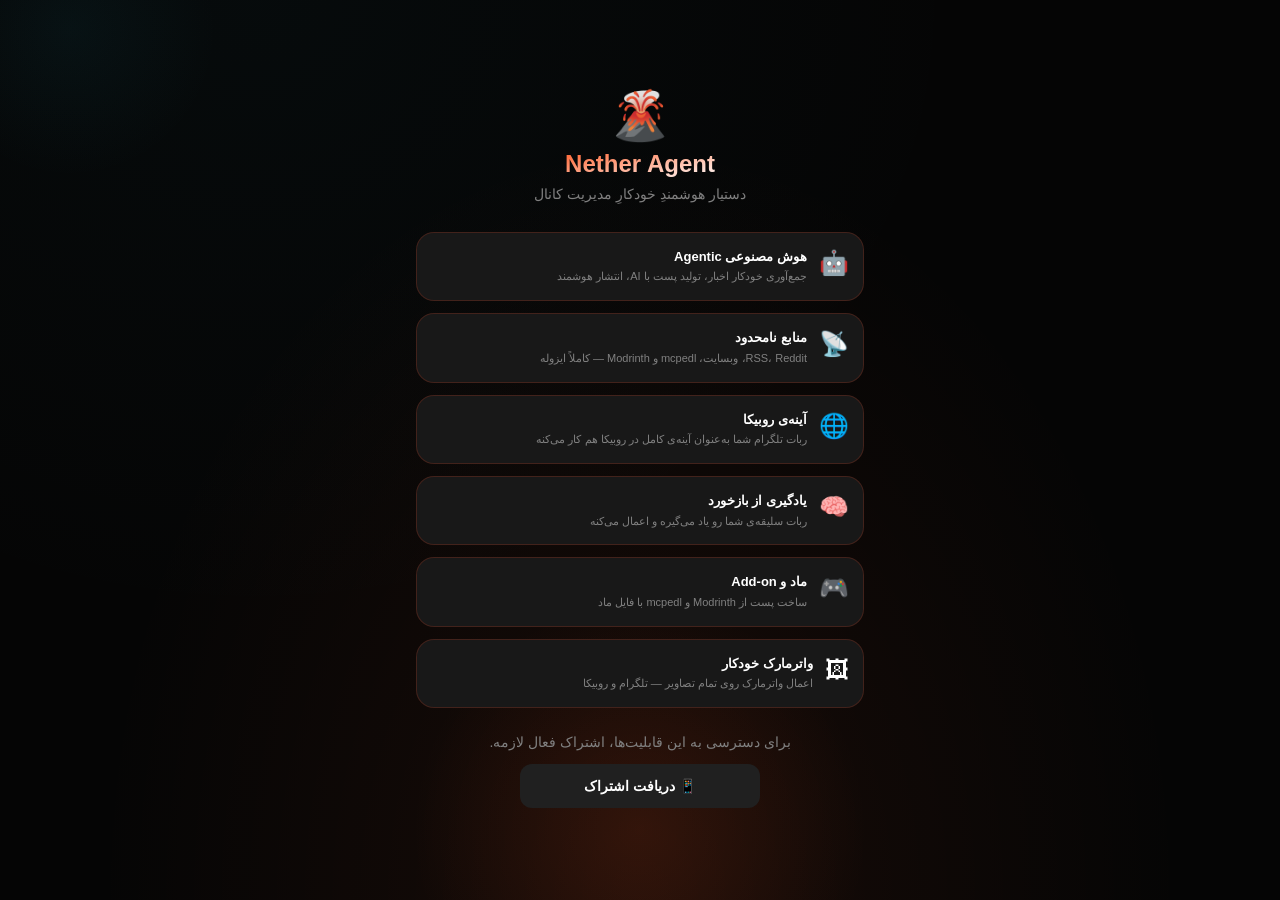
==== index.html @ de32d193 "Add files via upload" ====
<!DOCTYPE html>
<html lang="fa" dir="rtl">
<head>
  <meta charset="UTF-8" />
  <meta name="viewport" content="width=device-width,initial-scale=1.0,maximum-scale=1.0,user-scalable=no" />
  <title>Nether Agent</title>
  <script src="https://telegram.org/js/telegram-web-app.js"></script>
  <link rel="preconnect" href="https://fonts.googleapis.com" />
  <link rel="preconnect" href="https://fonts.gstatic.com" crossorigin />
  <link href="https://fonts.googleapis.com/css2?family=Share+Tech+Mono&family=Cinzel:wght@600;700&display=swap" rel="stylesheet" />
  <script>
    // GitHub Pages SPA redirect receiver
    // If 404.html redirected us here with a hash like #/sources, convert it back to a real path
    (function() {
      var l = window.location;
      if (l.hash && l.hash.startsWith('#/')) {
        var hashPath = l.hash.substring(1); // Remove the #
        var search = '';
        var queryIndex = hashPath.indexOf('?');
        if (queryIndex !== -1) {
          search = hashPath.substring(queryIndex);
          hashPath = hashPath.substring(0, queryIndex);
        }
        // Replace current URL: keep pathname, remove hash, use the path from hash
        var newPath = l.pathname.replace(/\/$/, '') + hashPath;
        l.replace(newPath + search);
      }
    })();
  </script>
  <script type="module" crossorigin src="/assets/index-DOTqnpNT.js"></script>
  <link rel="modulepreload" crossorigin href="/assets/react-vendor-34mWvzJ0.js">
  <link rel="stylesheet" crossorigin href="/assets/index-DCWhOrYH.css">
</head>
<body><div id="root"></div></body>
</html>
---- assets/index-DCWhOrYH.css ----
.pixel-card{position:relative;overflow:hidden;border-radius:18px;isolation:isolate;border:1px solid rgba(255,80,40,.18)}.pixel-card:before{content:"";position:absolute;top:0;right:0;bottom:0;left:0;background:radial-gradient(circle,#080808,transparent 85%);opacity:.8}.pixel-canvas{position:absolute;top:0;right:0;bottom:0;left:0;z-index:1}*,:before,:after{--tw-border-spacing-x: 0;--tw-border-spacing-y: 0;--tw-translate-x: 0;--tw-translate-y: 0;--tw-rotate: 0;--tw-skew-x: 0;--tw-skew-y: 0;--tw-scale-x: 1;--tw-scale-y: 1;--tw-pan-x: ;--tw-pan-y: ;--tw-pinch-zoom: ;--tw-scroll-snap-strictness: proximity;--tw-gradient-from-position: ;--tw-gradient-via-position: ;--tw-gradient-to-position: ;--tw-ordinal: ;--tw-slashed-zero: ;--tw-numeric-figure: ;--tw-numeric-spacing: ;--tw-numeric-fraction: ;--tw-ring-inset: ;--tw-ring-offset-width: 0px;--tw-ring-offset-color: #fff;--tw-ring-color: rgb(59 130 246 / .5);--tw-ring-offset-shadow: 0 0 #0000;--tw-ring-shadow: 0 0 #0000;--tw-shadow: 0 0 #0000;--tw-shadow-colored: 0 0 #0000;--tw-blur: ;--tw-brightness: ;--tw-contrast: ;--tw-grayscale: ;--tw-hue-rotate: ;--tw-invert: ;--tw-saturate: ;--tw-sepia: ;--tw-drop-shadow: ;--tw-backdrop-blur: ;--tw-backdrop-brightness: ;--tw-backdrop-contrast: ;--tw-backdrop-grayscale: ;--tw-backdrop-hue-rotate: ;--tw-backdrop-invert: ;--tw-backdrop-opacity: ;--tw-backdrop-saturate: ;--tw-backdrop-sepia: ;--tw-contain-size: ;--tw-contain-layout: ;--tw-contain-paint: ;--tw-contain-style: }::backdrop{--tw-border-spacing-x: 0;--tw-border-spacing-y: 0;--tw-translate-x: 0;--tw-translate-y: 0;--tw-rotate: 0;--tw-skew-x: 0;--tw-skew-y: 0;--tw-scale-x: 1;--tw-scale-y: 1;--tw-pan-x: ;--tw-pan-y: ;--tw-pinch-zoom: ;--tw-scroll-snap-strictness: proximity;--tw-gradient-from-position: ;--tw-gradient-via-position: ;--tw-gradient-to-position: ;--tw-ordinal: ;--tw-slashed-zero: ;--tw-numeric-figure: ;--tw-numeric-spacing: ;--tw-numeric-fraction: ;--tw-ring-inset: ;--tw-ring-offset-width: 0px;--tw-ring-offset-color: #fff;--tw-ring-color: rgb(59 130 246 / .5);--tw-ring-offset-shadow: 0 0 #0000;--tw-ring-shadow: 0 0 #0000;--tw-shadow: 0 0 #0000;--tw-shadow-colored: 0 0 #0000;--tw-blur: ;--tw-brightness: ;--tw-contrast: ;--tw-grayscale: ;--tw-hue-rotate: ;--tw-invert: ;--tw-saturate: ;--tw-sepia: ;--tw-drop-shadow: ;--tw-backdrop-blur: ;--tw-backdrop-brightness: ;--tw-backdrop-contrast: ;--tw-backdrop-grayscale: ;--tw-backdrop-hue-rotate: ;--tw-backdrop-invert: ;--tw-backdrop-opacity: ;--tw-backdrop-saturate: ;--tw-backdrop-sepia: ;--tw-contain-size: ;--tw-contain-layout: ;--tw-contain-paint: ;--tw-contain-style: }*,:before,:after{box-sizing:border-box;border-width:0;border-style:solid;border-color:#e5e7eb}:before,:after{--tw-content: ""}html,:host{line-height:1.5;-webkit-text-size-adjust:100%;-moz-tab-size:4;-o-tab-size:4;tab-size:4;font-family:Inter,-apple-system,Segoe UI,Tahoma,sans-serif;font-feature-settings:normal;font-variation-settings:normal;-webkit-tap-highlight-color:transparent}body{margin:0;line-height:inherit}hr{height:0;color:inherit;border-top-width:1px}abbr:where([title]){-webkit-text-decoration:underline dotted;text-decoration:underline dotted}h1,h2,h3,h4,h5,h6{font-size:inherit;font-weight:inherit}a{color:inherit;text-decoration:inherit}b,strong{font-weight:bolder}code,kbd,samp,pre{font-family:ui-monospace,SFMono-Regular,Menlo,Monaco,Consolas,Liberation Mono,Courier New,monospace;font-feature-settings:normal;font-variation-settings:normal;font-size:1em}small{font-size:80%}sub,sup{font-size:75%;line-height:0;position:relative;vertical-align:baseline}sub{bottom:-.25em}sup{top:-.5em}table{text-indent:0;border-color:inherit;border-collapse:collapse}button,input,optgroup,select,textarea{font-family:inherit;font-feature-settings:inherit;font-variation-settings:inherit;font-size:100%;font-weight:inherit;line-height:inherit;letter-spacing:inherit;color:inherit;margin:0;padding:0}button,select{text-transform:none}button,input:where([type=button]),input:where([type=reset]),input:where([type=submit]){-webkit-appearance:button;background-color:transparent;background-image:none}:-moz-focusring{outline:auto}:-moz-ui-invalid{box-shadow:none}progress{vertical-align:baseline}::-webkit-inner-spin-button,::-webkit-outer-spin-button{height:auto}[type=search]{-webkit-appearance:textfield;outline-offset:-2px}::-webkit-search-decoration{-webkit-appearance:none}::-webkit-file-upload-button{-webkit-appearance:button;font:inherit}summary{display:list-item}blockquote,dl,dd,h1,h2,h3,h4,h5,h6,hr,figure,p,pre{margin:0}fieldset{margin:0;padding:0}legend{padding:0}ol,ul,menu{list-style:none;margin:0;padding:0}dialog{padding:0}textarea{resize:vertical}input::-moz-placeholder,textarea::-moz-placeholder{opacity:1;color:#9ca3af}input::placeholder,textarea::placeholder{opacity:1;color:#9ca3af}button,[role=button]{cursor:pointer}:disabled{cursor:default}img,svg,video,canvas,audio,iframe,embed,object{display:block;vertical-align:middle}img,video{max-width:100%;height:auto}[hidden]:where(:not([hidden=until-found])){display:none}*{-webkit-tap-highlight-color:transparent}body{--tw-bg-opacity: 1;background-color:rgb(8 8 8 / var(--tw-bg-opacity, 1));font-family:Inter,-apple-system,Segoe UI,Tahoma,sans-serif;--tw-text-opacity: 1;color:rgb(255 255 255 / var(--tw-text-opacity, 1));margin:0;padding:0;overflow:hidden}::-webkit-scrollbar{width:3px;height:3px}::-webkit-scrollbar-track{background:transparent}::-webkit-scrollbar-thumb{--tw-bg-opacity: 1;background-color:rgb(32 32 32 / var(--tw-bg-opacity, 1));border-radius:2px}.\!container{width:100%!important}.container{width:100%}@media(min-width:640px){.\!container{max-width:640px!important}.container{max-width:640px}}@media(min-width:768px){.\!container{max-width:768px!important}.container{max-width:768px}}@media(min-width:1024px){.\!container{max-width:1024px!important}.container{max-width:1024px}}@media(min-width:1280px){.\!container{max-width:1280px!important}.container{max-width:1280px}}@media(min-width:1536px){.\!container{max-width:1536px!important}.container{max-width:1536px}}.glass{border-width:1px;border-color:#ff50282e;background-color:#181818cc;--tw-backdrop-blur: blur(24px);-webkit-backdrop-filter:var(--tw-backdrop-blur) var(--tw-backdrop-brightness) var(--tw-backdrop-contrast) var(--tw-backdrop-grayscale) var(--tw-backdrop-hue-rotate) var(--tw-backdrop-invert) var(--tw-backdrop-opacity) var(--tw-backdrop-saturate) var(--tw-backdrop-sepia);backdrop-filter:var(--tw-backdrop-blur) var(--tw-backdrop-brightness) var(--tw-backdrop-contrast) var(--tw-backdrop-grayscale) var(--tw-backdrop-hue-rotate) var(--tw-backdrop-invert) var(--tw-backdrop-opacity) var(--tw-backdrop-saturate) var(--tw-backdrop-sepia)}.card{border-radius:18px;border-width:1px;border-color:#ff50282e;--tw-bg-opacity: 1;background-color:rgb(24 24 24 / var(--tw-bg-opacity, 1));padding:1rem;transition-property:all;transition-timing-function:cubic-bezier(.4,0,.2,1);transition-duration:.3s}.card:hover{border-color:#ff5a244d}.field{width:100%;border-radius:.75rem;border-width:1px;border-color:transparent;--tw-bg-opacity: 1;background-color:rgb(8 8 8 / var(--tw-bg-opacity, 1));padding:.75rem .875rem;font-size:.875rem;line-height:1.25rem;--tw-text-opacity: 1;color:rgb(255 255 255 / var(--tw-text-opacity, 1));outline:2px solid transparent;outline-offset:2px;transition-property:all;transition-timing-function:cubic-bezier(.4,0,.2,1);transition-duration:.3s}.field:focus{--tw-border-opacity: 1;border-color:rgb(255 90 36 / var(--tw-border-opacity, 1));box-shadow:0 0 0 3px #ff5a2414}.btn{width:100%;cursor:pointer;border-radius:.75rem;border-style:none;padding-top:.75rem;padding-bottom:.75rem;font-size:.875rem;line-height:1.25rem;font-weight:600;transition-property:all;transition-timing-function:cubic-bezier(.4,0,.2,1);transition-duration:.3s}.btn-primary{border-width:1px;border-color:#ff50282e;--tw-bg-opacity: 1;background-color:rgb(32 32 32 / var(--tw-bg-opacity, 1));--tw-text-opacity: 1;color:rgb(255 255 255 / var(--tw-text-opacity, 1))}.btn-primary:active{--tw-border-opacity: 1;border-color:rgb(255 90 36 / var(--tw-border-opacity, 1));box-shadow:0 0 12px #ff5a2426}.btn-ghost{border-width:1px;border-color:#ff50282e;background-color:transparent;--tw-text-opacity: 1;color:rgb(200 200 200 / var(--tw-text-opacity, 1))}.btn-danger{border-width:1px;border-color:#dc143c40;background-color:transparent;--tw-text-opacity: 1;color:rgb(220 20 60 / var(--tw-text-opacity, 1))}.toggle{position:relative;height:1.5rem;width:2.75rem;flex-shrink:0}.toggle input{height:0px;width:0px;opacity:0}.toggle-slider{position:absolute;top:0;right:0;bottom:0;left:0;cursor:pointer;border-radius:9999px;border-width:1px;border-color:#ff50282e;--tw-bg-opacity: 1;background-color:rgb(8 8 8 / var(--tw-bg-opacity, 1));transition-property:all;transition-timing-function:cubic-bezier(.4,0,.2,1);transition-duration:.3s}.toggle-slider:before{content:"";position:absolute;right:.25rem;top:.25rem;height:1rem;width:1rem;border-radius:9999px;--tw-bg-opacity: 1;background-color:rgb(128 128 128 / var(--tw-bg-opacity, 1));transition-property:all;transition-timing-function:cubic-bezier(.4,0,.2,1);transition-duration:.3s}.toggle input:checked+.toggle-slider{--tw-border-opacity: 1;border-color:rgb(255 90 36 / var(--tw-border-opacity, 1))}.toggle input:checked+.toggle-slider:before{transform:translate(-18px);--tw-bg-opacity: 1;background-color:rgb(255 90 36 / var(--tw-bg-opacity, 1));box-shadow:0 0 6px #ff5a24}.nav-item{position:relative;display:flex;min-width:64px;flex:1 1 0%;cursor:pointer;flex-direction:column;align-items:center;gap:.25rem;white-space:nowrap;border-style:none;background-color:transparent;padding-top:.625rem;padding-bottom:.625rem;font-size:10px;--tw-text-opacity: 1;color:rgb(128 128 128 / var(--tw-text-opacity, 1));transition-property:color,background-color,border-color,text-decoration-color,fill,stroke;transition-timing-function:cubic-bezier(.4,0,.2,1);transition-duration:.3s}.nav-item.active,.nav-item.\!active{--tw-text-opacity: 1;color:rgb(255 90 36 / var(--tw-text-opacity, 1))}.nav-item.active:before{content:""}.nav-item.\!active:before{content:""!important}.nav-item.active:before{position:absolute;top:0;left:25%;right:25%;height:.125rem;border-bottom-right-radius:.25rem;border-bottom-left-radius:.25rem;--tw-bg-opacity: 1;background-color:rgb(255 90 36 / var(--tw-bg-opacity, 1))}.nav-item.\!active:before{position:absolute;top:0;left:25%;right:25%;height:.125rem;border-bottom-right-radius:.25rem;border-bottom-left-radius:.25rem;--tw-bg-opacity: 1;background-color:rgb(255 90 36 / var(--tw-bg-opacity, 1))}.stat-card{border-radius:18px;border-width:1px;border-color:#ff50282e;--tw-bg-opacity: 1;background-color:rgb(24 24 24 / var(--tw-bg-opacity, 1));padding:.875rem;text-align:center}.stat-val{font-size:1.25rem;line-height:1.75rem;font-weight:700;--tw-text-opacity: 1;color:rgb(255 90 36 / var(--tw-text-opacity, 1))}.stat-label{margin-top:.125rem;font-size:11px;--tw-text-opacity: 1;color:rgb(128 128 128 / var(--tw-text-opacity, 1))}.tab{cursor:pointer;white-space:nowrap;border-radius:.75rem;border-width:1px;border-color:transparent;--tw-bg-opacity: 1;background-color:rgb(24 24 24 / var(--tw-bg-opacity, 1));padding:.5rem .875rem;font-size:.75rem;line-height:1rem;--tw-text-opacity: 1;color:rgb(128 128 128 / var(--tw-text-opacity, 1));transition-property:all;transition-timing-function:cubic-bezier(.4,0,.2,1);transition-duration:.3s}.tab.active,.tab.\!active{border-color:#ff50282e;--tw-bg-opacity: 1;background-color:rgb(32 32 32 / var(--tw-bg-opacity, 1));--tw-text-opacity: 1;color:rgb(255 90 36 / var(--tw-text-opacity, 1))}.pointer-events-none{pointer-events:none}.visible{visibility:visible}.fixed{position:fixed}.absolute{position:absolute}.relative{position:relative}.inset-0{top:0;right:0;bottom:0;left:0}.bottom-20{bottom:5rem}.bottom-\[-160px\]{bottom:-160px}.left-1\/2{left:50%}.left-\[-80px\]{left:-80px}.top-\[-120px\]{top:-120px}.z-0{z-index:0}.z-10{z-index:10}.z-20{z-index:20}.z-\[100\]{z-index:100}.mx-auto{margin-left:auto;margin-right:auto}.mb-0\.5{margin-bottom:.125rem}.mb-1{margin-bottom:.25rem}.mb-1\.5{margin-bottom:.375rem}.mb-2{margin-bottom:.5rem}.mb-2\.5{margin-bottom:.625rem}.mb-3{margin-bottom:.75rem}.mb-4{margin-bottom:1rem}.mb-6{margin-bottom:1.5rem}.mb-7{margin-bottom:1.75rem}.mt-0\.5{margin-top:.125rem}.mt-1{margin-top:.25rem}.mt-1\.5{margin-top:.375rem}.mt-2{margin-top:.5rem}.mt-2\.5{margin-top:.625rem}.mt-3{margin-top:.75rem}.block{display:block}.inline-block{display:inline-block}.flex{display:flex}.grid{display:grid}.hidden{display:none}.h-0\.5{height:.125rem}.h-1{height:.25rem}.h-1\.5{height:.375rem}.h-10{height:2.5rem}.h-16{height:4rem}.h-2{height:.5rem}.h-\[300px\]{height:300px}.h-\[460px\]{height:460px}.h-full{height:100%}.h-screen{height:100vh}.max-h-\[120px\]{max-height:120px}.min-h-screen{min-height:100vh}.w-0\.5{width:.125rem}.w-1{width:.25rem}.w-1\.5{width:.375rem}.w-10{width:2.5rem}.w-14{width:3.5rem}.w-16{width:4rem}.w-2{width:.5rem}.w-\[300px\]{width:300px}.w-\[460px\]{width:460px}.w-full{width:100%}.min-w-0{min-width:0px}.min-w-\[64px\]{min-width:64px}.max-w-\[200px\]{max-width:200px}.max-w-\[240px\]{max-width:240px}.max-w-md{max-width:28rem}.max-w-xl{max-width:36rem}.max-w-xs{max-width:20rem}.flex-1{flex:1 1 0%}.flex-shrink-0,.shrink-0{flex-shrink:0}.-translate-x-1\/2{--tw-translate-x: -50%;transform:translate(var(--tw-translate-x),var(--tw-translate-y)) rotate(var(--tw-rotate)) skew(var(--tw-skew-x)) skewY(var(--tw-skew-y)) scaleX(var(--tw-scale-x)) scaleY(var(--tw-scale-y))}.transform{transform:translate(var(--tw-translate-x),var(--tw-translate-y)) rotate(var(--tw-rotate)) skew(var(--tw-skew-x)) skewY(var(--tw-skew-y)) scaleX(var(--tw-scale-x)) scaleY(var(--tw-scale-y))}@keyframes spin{to{transform:rotate(360deg)}}.animate-spin{animation:spin 1s linear infinite}.cursor-pointer{cursor:pointer}.grid-cols-2{grid-template-columns:repeat(2,minmax(0,1fr))}.flex-col{flex-direction:column}.items-center{align-items:center}.justify-center{justify-content:center}.justify-between{justify-content:space-between}.gap-1{gap:.25rem}.gap-1\.5{gap:.375rem}.gap-2{gap:.5rem}.gap-2\.5{gap:.625rem}.gap-3{gap:.75rem}.gap-4{gap:1rem}.space-y-1>:not([hidden])~:not([hidden]){--tw-space-y-reverse: 0;margin-top:calc(.25rem * calc(1 - var(--tw-space-y-reverse)));margin-bottom:calc(.25rem * var(--tw-space-y-reverse))}.space-y-2>:not([hidden])~:not([hidden]){--tw-space-y-reverse: 0;margin-top:calc(.5rem * calc(1 - var(--tw-space-y-reverse)));margin-bottom:calc(.5rem * var(--tw-space-y-reverse))}.space-y-2\.5>:not([hidden])~:not([hidden]){--tw-space-y-reverse: 0;margin-top:calc(.625rem * calc(1 - var(--tw-space-y-reverse)));margin-bottom:calc(.625rem * var(--tw-space-y-reverse))}.space-y-3>:not([hidden])~:not([hidden]){--tw-space-y-reverse: 0;margin-top:calc(.75rem * calc(1 - var(--tw-space-y-reverse)));margin-bottom:calc(.75rem * var(--tw-space-y-reverse))}.overflow-hidden{overflow:hidden}.overflow-x-auto{overflow-x:auto}.overflow-y-auto{overflow-y:auto}.truncate{overflow:hidden;text-overflow:ellipsis;white-space:nowrap}.text-ellipsis{text-overflow:ellipsis}.whitespace-nowrap{white-space:nowrap}.rounded{border-radius:.25rem}.rounded-2xl{border-radius:18px}.rounded-full{border-radius:9999px}.rounded-lg{border-radius:.5rem}.rounded-md{border-radius:.375rem}.rounded-xl{border-radius:.75rem}.border{border-width:1px}.border-2{border-width:2px}.border-b{border-bottom-width:1px}.border-t{border-top-width:1px}.border-none{border-style:none}.border-nether-accent\/30{border-color:#ff5a244d}.border-nether-border{border-color:#ff50282e}.border-nether-border\/30{border-color:#ff50284d}.border-nether-border\/50{border-color:#ff502880}.border-nether-card{--tw-border-opacity: 1;border-color:rgb(24 24 24 / var(--tw-border-opacity, 1))}.border-transparent{border-color:transparent}.border-t-nether-accent{--tw-border-opacity: 1;border-top-color:rgb(255 90 36 / var(--tw-border-opacity, 1))}.bg-nether-accent{--tw-bg-opacity: 1;background-color:rgb(255 90 36 / var(--tw-bg-opacity, 1))}.bg-nether-accent\/15{background-color:#ff5a2426}.bg-nether-bg{--tw-bg-opacity: 1;background-color:rgb(8 8 8 / var(--tw-bg-opacity, 1))}.bg-nether-card{--tw-bg-opacity: 1;background-color:rgb(24 24 24 / var(--tw-bg-opacity, 1))}.bg-nether-elevated{--tw-bg-opacity: 1;background-color:rgb(32 32 32 / var(--tw-bg-opacity, 1))}.bg-nether-success{--tw-bg-opacity: 1;background-color:rgb(0 184 148 / var(--tw-bg-opacity, 1))}.bg-nether-text-3{--tw-bg-opacity: 1;background-color:rgb(128 128 128 / var(--tw-bg-opacity, 1))}.bg-transparent{background-color:transparent}.bg-gradient-to-br{background-image:linear-gradient(to bottom right,var(--tw-gradient-stops))}.from-nether-accent{--tw-gradient-from: #FF5A24 var(--tw-gradient-from-position);--tw-gradient-to: rgb(255 90 36 / 0) var(--tw-gradient-to-position);--tw-gradient-stops: var(--tw-gradient-from), var(--tw-gradient-to)}.to-white{--tw-gradient-to: #fff var(--tw-gradient-to-position)}.bg-clip-text{-webkit-background-clip:text;background-clip:text}.object-cover{-o-object-fit:cover;object-fit:cover}.\!p-0{padding:0!important}.\!p-3{padding:.75rem!important}.p-0{padding:0}.p-2{padding:.5rem}.p-2\.5{padding:.625rem}.p-3\.5{padding:.875rem}.p-4{padding:1rem}.\!py-2{padding-top:.5rem!important;padding-bottom:.5rem!important}.px-1{padding-left:.25rem;padding-right:.25rem}.px-1\.5{padding-left:.375rem;padding-right:.375rem}.px-2{padding-left:.5rem;padding-right:.5rem}.px-3{padding-left:.75rem;padding-right:.75rem}.px-4{padding-left:1rem;padding-right:1rem}.px-5{padding-left:1.25rem;padding-right:1.25rem}.px-6{padding-left:1.5rem;padding-right:1.5rem}.py-0\.5{padding-top:.125rem;padding-bottom:.125rem}.py-1\.5{padding-top:.375rem;padding-bottom:.375rem}.py-2{padding-top:.5rem;padding-bottom:.5rem}.py-2\.5{padding-top:.625rem;padding-bottom:.625rem}.py-3{padding-top:.75rem;padding-bottom:.75rem}.py-4{padding-top:1rem;padding-bottom:1rem}.py-6{padding-top:1.5rem;padding-bottom:1.5rem}.py-8{padding-top:2rem;padding-bottom:2rem}.pb-2{padding-bottom:.5rem}.pb-24{padding-bottom:6rem}.pb-4{padding-bottom:1rem}.pt-2{padding-top:.5rem}.pt-3{padding-top:.75rem}.pt-4{padding-top:1rem}.text-center{text-align:center}.text-right{text-align:right}.font-mono{font-family:ui-monospace,SFMono-Regular,Menlo,Monaco,Consolas,Liberation Mono,Courier New,monospace}.\!text-\[11px\]{font-size:11px!important}.text-2xl{font-size:1.5rem;line-height:2rem}.text-3xl{font-size:1.875rem;line-height:2.25rem}.text-5xl{font-size:3rem;line-height:1}.text-\[10px\]{font-size:10px}.text-\[11px\]{font-size:11px}.text-\[12px\]{font-size:12px}.text-\[13px\]{font-size:13px}.text-\[15px\]{font-size:15px}.text-\[9px\]{font-size:9px}.text-base{font-size:1rem;line-height:1.5rem}.text-sm{font-size:.875rem;line-height:1.25rem}.text-xl{font-size:1.25rem;line-height:1.75rem}.text-xs{font-size:.75rem;line-height:1rem}.font-bold{font-weight:700}.font-medium{font-weight:500}.font-semibold{font-weight:600}.leading-relaxed{line-height:1.625}.text-nether-accent{--tw-text-opacity: 1;color:rgb(255 90 36 / var(--tw-text-opacity, 1))}.text-nether-cyan{--tw-text-opacity: 1;color:rgb(42 184 214 / var(--tw-text-opacity, 1))}.text-nether-danger{--tw-text-opacity: 1;color:rgb(220 20 60 / var(--tw-text-opacity, 1))}.text-nether-success{--tw-text-opacity: 1;color:rgb(0 184 148 / var(--tw-text-opacity, 1))}.text-nether-text{--tw-text-opacity: 1;color:rgb(255 255 255 / var(--tw-text-opacity, 1))}.text-nether-text-2{--tw-text-opacity: 1;color:rgb(200 200 200 / var(--tw-text-opacity, 1))}.text-nether-text-3{--tw-text-opacity: 1;color:rgb(128 128 128 / var(--tw-text-opacity, 1))}.text-transparent{color:transparent}.text-white{--tw-text-opacity: 1;color:rgb(255 255 255 / var(--tw-text-opacity, 1))}.opacity-0{opacity:0}.opacity-50{opacity:.5}.shadow{--tw-shadow: 0 1px 3px 0 rgb(0 0 0 / .1), 0 1px 2px -1px rgb(0 0 0 / .1);--tw-shadow-colored: 0 1px 3px 0 var(--tw-shadow-color), 0 1px 2px -1px var(--tw-shadow-color);box-shadow:var(--tw-ring-offset-shadow, 0 0 #0000),var(--tw-ring-shadow, 0 0 #0000),var(--tw-shadow)}.shadow-\[0_0_6px_\#FF5A24\]{--tw-shadow: 0 0 6px #FF5A24;--tw-shadow-colored: 0 0 6px var(--tw-shadow-color);box-shadow:var(--tw-ring-offset-shadow, 0 0 #0000),var(--tw-ring-shadow, 0 0 #0000),var(--tw-shadow)}.outline-none{outline:2px solid transparent;outline-offset:2px}.blur{--tw-blur: blur(8px);filter:var(--tw-blur) var(--tw-brightness) var(--tw-contrast) var(--tw-grayscale) var(--tw-hue-rotate) var(--tw-invert) var(--tw-saturate) var(--tw-sepia) var(--tw-drop-shadow)}.drop-shadow{--tw-drop-shadow: drop-shadow(0 1px 2px rgb(0 0 0 / .1)) drop-shadow(0 1px 1px rgb(0 0 0 / .06));filter:var(--tw-blur) var(--tw-brightness) var(--tw-contrast) var(--tw-grayscale) var(--tw-hue-rotate) var(--tw-invert) var(--tw-saturate) var(--tw-sepia) var(--tw-drop-shadow)}.filter{filter:var(--tw-blur) var(--tw-brightness) var(--tw-contrast) var(--tw-grayscale) var(--tw-hue-rotate) var(--tw-invert) var(--tw-saturate) var(--tw-sepia) var(--tw-drop-shadow)}.transition{transition-property:color,background-color,border-color,text-decoration-color,fill,stroke,opacity,box-shadow,transform,filter,backdrop-filter;transition-timing-function:cubic-bezier(.4,0,.2,1);transition-duration:.15s}.transition-all{transition-property:all;transition-timing-function:cubic-bezier(.4,0,.2,1);transition-duration:.15s}.transition-colors{transition-property:color,background-color,border-color,text-decoration-color,fill,stroke;transition-timing-function:cubic-bezier(.4,0,.2,1);transition-duration:.15s}.ease-in{transition-timing-function:cubic-bezier(.4,0,1,1)}.ease-in-out{transition-timing-function:cubic-bezier(.4,0,.2,1)}.ease-out{transition-timing-function:cubic-bezier(0,0,.2,1)}:root{--nether-accent: #FF5A24;--nether-glow: #FF5A24;--nether-dim: #FF8855;--font-mono: "Share Tech Mono", "Courier New", monospace;--font-display: "Cinzel", serif}.nether-scanline{position:fixed;top:0;right:0;bottom:0;left:0;z-index:200;pointer-events:none;background:repeating-linear-gradient(0deg,transparent,transparent 3px,rgba(255,90,36,.015) 3px,rgba(255,90,36,.015) 5px);transition:opacity .3s}.nether-vignette{position:fixed;top:0;right:0;bottom:0;left:0;z-index:190;pointer-events:none;background:radial-gradient(ellipse at 50% 40%,transparent 30%,rgba(0,0,0,.6) 100%)}.nether-paused *,.nether-paused *:before,.nether-paused *:after{animation-play-state:paused!important}@keyframes netherBlink{0%,to{opacity:1}50%{opacity:0}}.nether-light-source{position:absolute;top:0;left:50%;transform:translate(-50%);width:60%;height:40%;background:radial-gradient(ellipse at 50% 0%,rgba(255,90,36,.06) 0%,transparent 70%);pointer-events:none}.nether-floor-inset{position:absolute;bottom:0;left:5%;right:5%;height:50%;box-shadow:inset 0 20px 40px #0009;pointer-events:none;border-radius:50%}.nether-char-shadow{position:absolute;top:62%;left:50%;transform:translate(-50%);width:70px;height:12px;border-radius:50%;background:radial-gradient(ellipse,rgba(0,0,0,.5),transparent 70%);pointer-events:none;filter:blur(3px)}.nether-room{position:absolute;top:0;right:0;bottom:0;left:0;transform-style:preserve-3d}.nether-floor{position:absolute;bottom:0;left:-10%;right:-10%;height:60%;background:repeating-linear-gradient(45deg,transparent 0px,transparent 24px,rgba(255,90,36,.12) 24px,rgba(255,90,36,.12) 25px),repeating-linear-gradient(-45deg,transparent 0px,transparent 24px,rgba(255,90,36,.06) 24px,rgba(255,90,36,.06) 25px),radial-gradient(ellipse at 50% 100%,rgba(255,60,0,.1) 0%,transparent 50%),linear-gradient(180deg,#0a0505,#080808);animation:netherLavaPulse var(--lava-duration, 4s) ease-in-out infinite;transform:rotateX(60deg);transform-origin:bottom center}.nether-wall{position:absolute;background:linear-gradient(180deg,#0a0a0a,#050505);border:1px solid rgba(255,90,36,.08)}.nether-wall-back{top:0;left:0;right:0;height:40%;background:linear-gradient(180deg,#0c0806,#080808);border-bottom:1px solid rgba(255,90,36,.1)}.nether-wall-left{top:0;left:0;bottom:0;width:15%;background:linear-gradient(90deg,#0a0606,#080808);border-right:1px solid rgba(255,90,36,.06)}.nether-wall-right{top:0;right:0;bottom:0;width:15%;background:linear-gradient(-90deg,#0a0606,#080808);border-left:1px solid rgba(255,90,36,.06)}@keyframes netherLavaPulse{0%,to{opacity:.5}50%{opacity:1}}.nether-embers{position:absolute;top:0;right:0;bottom:0;left:0;pointer-events:none}.nether-ember{position:absolute;bottom:5%;width:2px;height:2px;background:var(--nether-accent);border-radius:50%;opacity:0;box-shadow:0 0 4px var(--nether-accent);animation:netherFloatUp 8s infinite ease-out}@keyframes netherFloatUp{0%{bottom:5%;opacity:0;transform:scale(1)}15%{opacity:.5}80%{opacity:.15}to{bottom:80%;opacity:0;transform:scale(.3)}}.nether-hud-tl{position:fixed;top:10px;left:10px;z-index:100;font-family:var(--font-mono);font-size:11px;color:#ffc864e6;pointer-events:none;display:flex;align-items:center;gap:3px;background:#00000080;padding:3px 8px;border-radius:6px;border:1px solid rgba(255,90,36,.15)}.nether-hud-tr{position:fixed;top:10px;right:10px;z-index:100;display:flex;gap:4px;pointer-events:none}.nether-badge{font-family:var(--font-mono);font-size:10px;padding:3px 7px;border-radius:6px;background:#0009;border:1px solid rgba(255,90,36,.2);color:#ffc864cc;white-space:nowrap}.nether-hud-bottom{position:fixed;bottom:65px;left:50%;transform:translate(-50%);z-index:100;font-family:var(--font-mono);font-size:11px;color:#ffc864b3;pointer-events:none;white-space:nowrap;background:#00000080;padding:3px 12px;border-radius:6px;border:1px solid rgba(255,90,36,.15)}.nether-hex-stream{position:fixed;top:0;bottom:0;width:14px;overflow:hidden;z-index:50;pointer-events:none;font-family:var(--font-mono);font-size:9px;color:#ff5a2433;line-height:1.6}.nether-hex-left{left:0;border-right:1px solid rgba(255,90,36,.05)}.nether-hex-right{right:0;border-left:1px solid rgba(255,90,36,.05)}.nether-hex-inner{animation:netherHexScroll 20s linear infinite;white-space:nowrap}.nether-hex-reverse{animation:netherHexScrollDown 20s linear infinite}.nether-hex-stream span{display:block}@keyframes netherHexScroll{0%{transform:translateY(0)}to{transform:translateY(-50%)}}@keyframes netherHexScrollDown{0%{transform:translateY(-50%)}to{transform:translateY(0)}}.nether-zone-3d{position:absolute;cursor:pointer;transition:filter .3s;transform-style:preserve-3d}.nether-zone-3d:hover{filter:brightness(1.4)!important}.nether-zone-label{font-family:var(--font-mono);font-size:11px;color:#ffc864bf;text-align:center;margin-top:5px;text-shadow:0 1px 2px rgba(0,0,0,.8)}.nether-altar{display:flex;flex-direction:column;align-items:center}.nether-altar-screen{width:52px;height:36px;border-radius:4px;border:1px solid #333;overflow:hidden;background:#0a0a0a;background-image:repeating-linear-gradient(0deg,transparent,transparent 2px,rgba(255,90,36,.03) 2px,rgba(255,90,36,.03) 3px)}.nether-scroll-text{overflow:hidden;height:24px;padding:2px}.nether-text-line{font-family:var(--font-mono);font-size:8px;color:var(--nether-accent);animation:netherScrollUp 2s infinite linear;white-space:nowrap;text-shadow:0 0 4px var(--nether-accent)}@keyframes netherScrollUp{0%{transform:translateY(12px);opacity:0}50%{opacity:1}to{transform:translateY(-12px);opacity:0}}.nether-forge-platform{width:52px;height:52px;border-radius:50%;background:radial-gradient(circle,rgba(255,60,0,.15),transparent 70%),repeating-radial-gradient(circle,transparent 0px,transparent 3px,rgba(255,90,36,.05) 3px,rgba(255,90,36,.05) 4px);border:1px solid rgba(255,90,36,.2);display:flex;align-items:center;justify-content:center;position:relative;will-change:transform}.nether-sigil-rotate{animation:netherRotate 4s infinite linear}@keyframes netherRotate{0%{transform:rotate(0)}to{transform:rotate(360deg)}}.nether-portal-ring{width:56px;height:56px;border-radius:50%;border:2px solid;display:flex;align-items:center;justify-content:center;background:radial-gradient(circle,rgba(0,136,204,.05),transparent);will-change:transform,box-shadow}@keyframes netherPortalPulse{0%,to{box-shadow:0 0 20px #08c6}50%{box-shadow:0 0 40px #0088ccb3}}.nether-conveyor{position:absolute;top:60px;left:-20px;width:90px;height:8px;overflow:hidden}.nether-conveyor-box{position:absolute;width:8px;height:8px;background:#08c6;border:1px solid rgba(0,136,204,.6);border-radius:2px;animation:netherConveyor 2s infinite linear}@keyframes netherConveyor{0%{left:-10px;opacity:0}10%{opacity:1}90%{opacity:1}to{left:90px;opacity:0}}.nether-rubika-gate{width:46px;height:34px;border-radius:4px;border:1px solid;display:flex;align-items:center;justify-content:center}.nether-mirror{width:32px;height:52px;border-radius:4px;border:1px solid;background:#00000080;display:flex;align-items:center;justify-content:center;background-image:repeating-linear-gradient(180deg,transparent,transparent 3px,rgba(255,255,255,.02) 3px,rgba(255,255,255,.02) 4px)}@keyframes netherPulse{0%,to{opacity:.6}50%{opacity:1}}@media(prefers-reduced-motion:reduce){.nether-sigil-rotate{animation-duration:12s!important}.nether-portal-ring{animation:none!important;box-shadow:0 0 20px #0088cc4d!important}.nether-conveyor-box{animation-duration:6s!important}.nether-hex-inner,.nether-hex-reverse{animation-duration:60s!important}.nether-ember{animation-duration:16s!important}.nether-text-line{animation-duration:6s!important}.nether-floor{animation-duration:12s!important}}.hover\:border-nether-border:hover{border-color:#ff50282e}.hover\:text-nether-danger:hover{--tw-text-opacity: 1;color:rgb(220 20 60 / var(--tw-text-opacity, 1))}.focus\:border-nether-accent:focus{--tw-border-opacity: 1;border-color:rgb(255 90 36 / var(--tw-border-opacity, 1))}
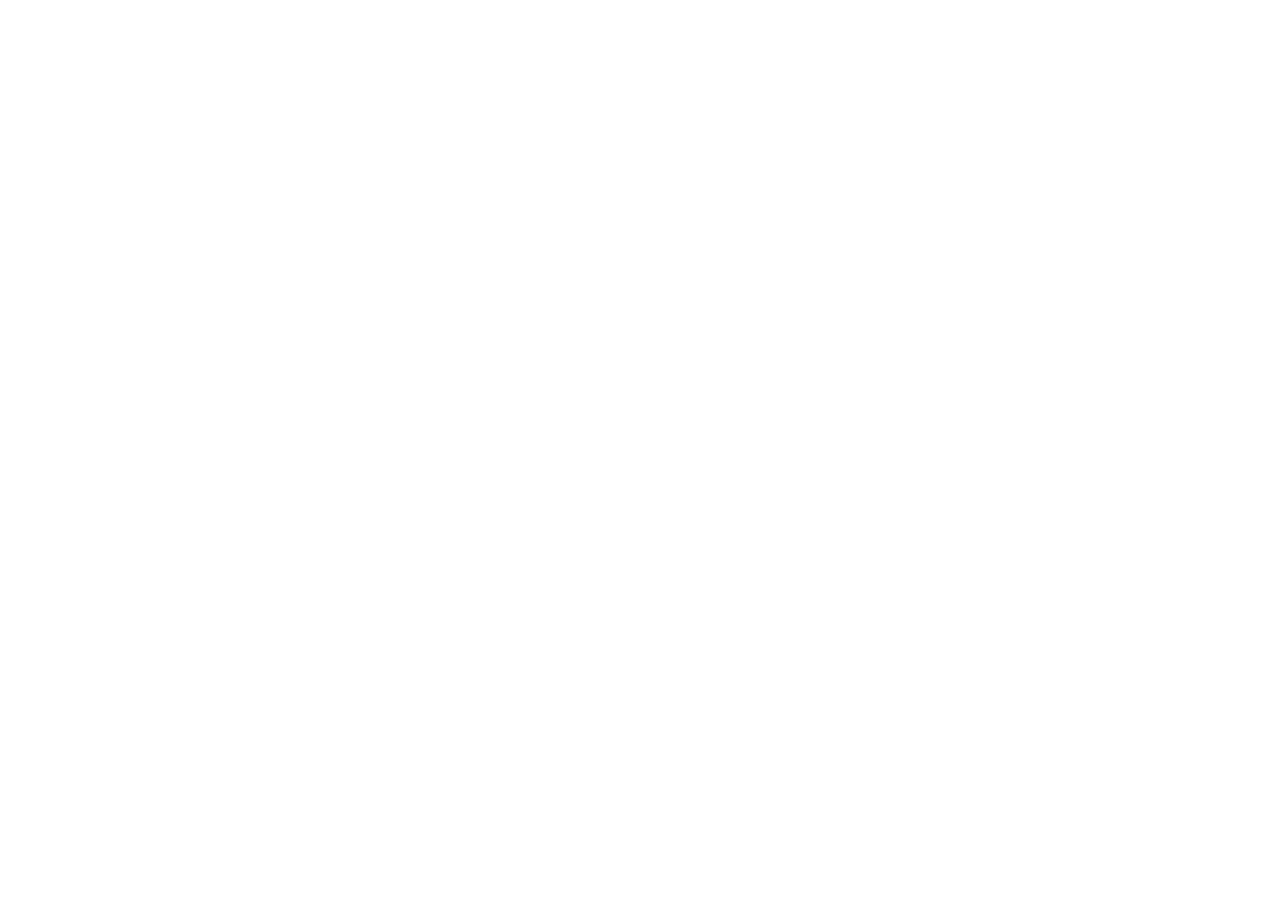
==== commit 27170e0a: "Add files via upload" ====
(no text change in the page or its own stylesheets)
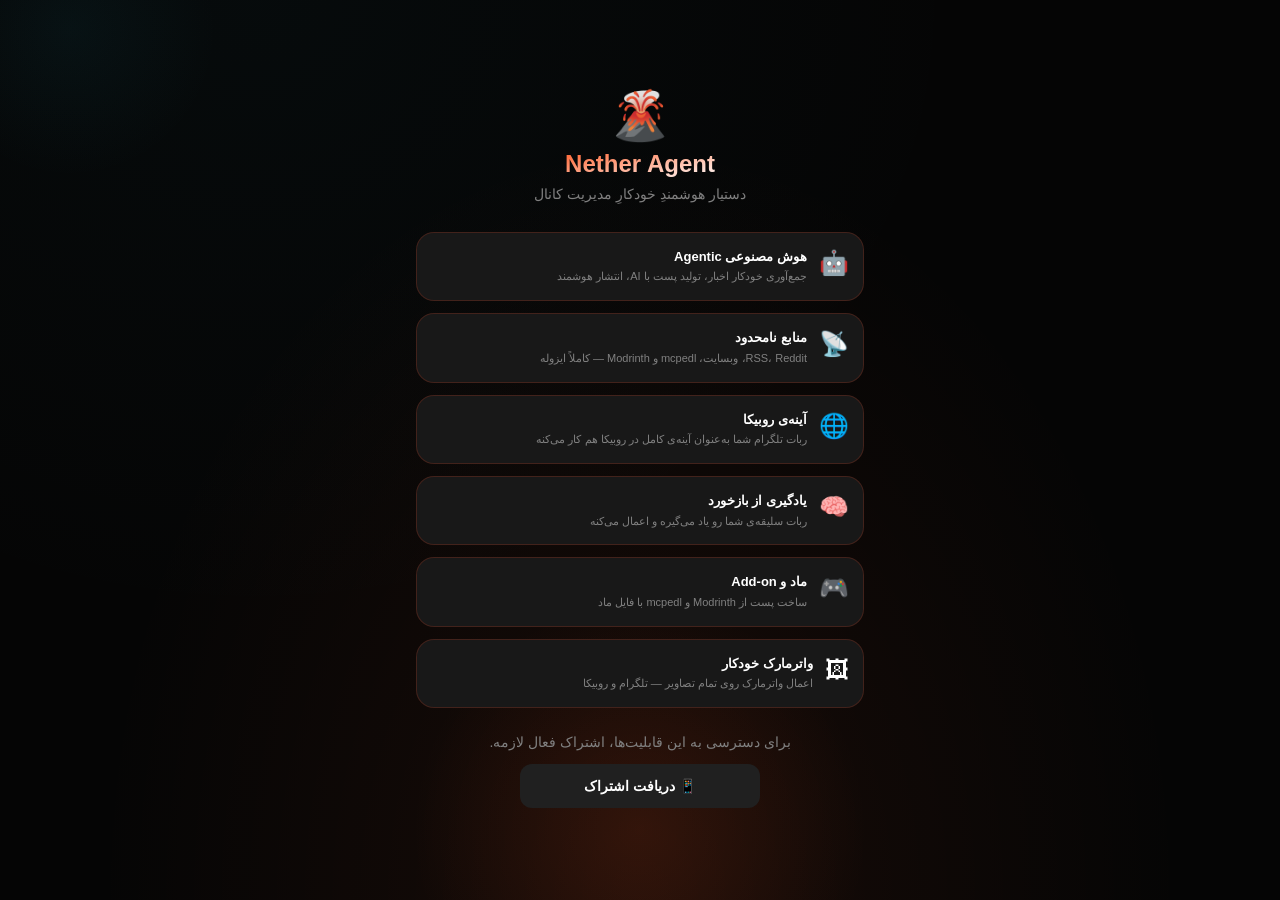
==== commit 4a6744ff: "Add files via upload" ====
--- a/index.html
+++ b/index.html
@@ -27,7 +27,7 @@
       }
     })();
   </script>
-  <script type="module" crossorigin src="/assets/index-DOTqnpNT.js"></script>
+  <script type="module" crossorigin src="/assets/index-BzDVMDzo.js"></script>
   <link rel="modulepreload" crossorigin href="/assets/react-vendor-34mWvzJ0.js">
   <link rel="stylesheet" crossorigin href="/assets/index-DCWhOrYH.css">
 </head>
--- a/assets/index-DCWhOrYH.css
+++ b/assets/index-DCWhOrYH.css
@@ -0,0 +1 @@
+.pixel-card{position:relative;overflow:hidden;border-radius:18px;isolation:isolate;border:1px solid rgba(255,80,40,.18)}.pixel-card:before{content:"";position:absolute;top:0;right:0;bottom:0;left:0;background:radial-gradient(circle,#080808,transparent 85%);opacity:.8}.pixel-canvas{position:absolute;top:0;right:0;bottom:0;left:0;z-index:1}*,:before,:after{--tw-border-spacing-x: 0;--tw-border-spacing-y: 0;--tw-translate-x: 0;--tw-translate-y: 0;--tw-rotate: 0;--tw-skew-x: 0;--tw-skew-y: 0;--tw-scale-x: 1;--tw-scale-y: 1;--tw-pan-x: ;--tw-pan-y: ;--tw-pinch-zoom: ;--tw-scroll-snap-strictness: proximity;--tw-gradient-from-position: ;--tw-gradient-via-position: ;--tw-gradient-to-position: ;--tw-ordinal: ;--tw-slashed-zero: ;--tw-numeric-figure: ;--tw-numeric-spacing: ;--tw-numeric-fraction: ;--tw-ring-inset: ;--tw-ring-offset-width: 0px;--tw-ring-offset-color: #fff;--tw-ring-color: rgb(59 130 246 / .5);--tw-ring-offset-shadow: 0 0 #0000;--tw-ring-shadow: 0 0 #0000;--tw-shadow: 0 0 #0000;--tw-shadow-colored: 0 0 #0000;--tw-blur: ;--tw-brightness: ;--tw-contrast: ;--tw-grayscale: ;--tw-hue-rotate: ;--tw-invert: ;--tw-saturate: ;--tw-sepia: ;--tw-drop-shadow: ;--tw-backdrop-blur: ;--tw-backdrop-brightness: ;--tw-backdrop-contrast: ;--tw-backdrop-grayscale: ;--tw-backdrop-hue-rotate: ;--tw-backdrop-invert: ;--tw-backdrop-opacity: ;--tw-backdrop-saturate: ;--tw-backdrop-sepia: ;--tw-contain-size: ;--tw-contain-layout: ;--tw-contain-paint: ;--tw-contain-style: }::backdrop{--tw-border-spacing-x: 0;--tw-border-spacing-y: 0;--tw-translate-x: 0;--tw-translate-y: 0;--tw-rotate: 0;--tw-skew-x: 0;--tw-skew-y: 0;--tw-scale-x: 1;--tw-scale-y: 1;--tw-pan-x: ;--tw-pan-y: ;--tw-pinch-zoom: ;--tw-scroll-snap-strictness: proximity;--tw-gradient-from-position: ;--tw-gradient-via-position: ;--tw-gradient-to-position: ;--tw-ordinal: ;--tw-slashed-zero: ;--tw-numeric-figure: ;--tw-numeric-spacing: ;--tw-numeric-fraction: ;--tw-ring-inset: ;--tw-ring-offset-width: 0px;--tw-ring-offset-color: #fff;--tw-ring-color: rgb(59 130 246 / .5);--tw-ring-offset-shadow: 0 0 #0000;--tw-ring-shadow: 0 0 #0000;--tw-shadow: 0 0 #0000;--tw-shadow-colored: 0 0 #0000;--tw-blur: ;--tw-brightness: ;--tw-contrast: ;--tw-grayscale: ;--tw-hue-rotate: ;--tw-invert: ;--tw-saturate: ;--tw-sepia: ;--tw-drop-shadow: ;--tw-backdrop-blur: ;--tw-backdrop-brightness: ;--tw-backdrop-contrast: ;--tw-backdrop-grayscale: ;--tw-backdrop-hue-rotate: ;--tw-backdrop-invert: ;--tw-backdrop-opacity: ;--tw-backdrop-saturate: ;--tw-backdrop-sepia: ;--tw-contain-size: ;--tw-contain-layout: ;--tw-contain-paint: ;--tw-contain-style: }*,:before,:after{box-sizing:border-box;border-width:0;border-style:solid;border-color:#e5e7eb}:before,:after{--tw-content: ""}html,:host{line-height:1.5;-webkit-text-size-adjust:100%;-moz-tab-size:4;-o-tab-size:4;tab-size:4;font-family:Inter,-apple-system,Segoe UI,Tahoma,sans-serif;font-feature-settings:normal;font-variation-settings:normal;-webkit-tap-highlight-color:transparent}body{margin:0;line-height:inherit}hr{height:0;color:inherit;border-top-width:1px}abbr:where([title]){-webkit-text-decoration:underline dotted;text-decoration:underline dotted}h1,h2,h3,h4,h5,h6{font-size:inherit;font-weight:inherit}a{color:inherit;text-decoration:inherit}b,strong{font-weight:bolder}code,kbd,samp,pre{font-family:ui-monospace,SFMono-Regular,Menlo,Monaco,Consolas,Liberation Mono,Courier New,monospace;font-feature-settings:normal;font-variation-settings:normal;font-size:1em}small{font-size:80%}sub,sup{font-size:75%;line-height:0;position:relative;vertical-align:baseline}sub{bottom:-.25em}sup{top:-.5em}table{text-indent:0;border-color:inherit;border-collapse:collapse}button,input,optgroup,select,textarea{font-family:inherit;font-feature-settings:inherit;font-variation-settings:inherit;font-size:100%;font-weight:inherit;line-height:inherit;letter-spacing:inherit;color:inherit;margin:0;padding:0}button,select{text-transform:none}button,input:where([type=button]),input:where([type=reset]),input:where([type=submit]){-webkit-appearance:button;background-color:transparent;background-image:none}:-moz-focusring{outline:auto}:-moz-ui-invalid{box-shadow:none}progress{vertical-align:baseline}::-webkit-inner-spin-button,::-webkit-outer-spin-button{height:auto}[type=search]{-webkit-appearance:textfield;outline-offset:-2px}::-webkit-search-decoration{-webkit-appearance:none}::-webkit-file-upload-button{-webkit-appearance:button;font:inherit}summary{display:list-item}blockquote,dl,dd,h1,h2,h3,h4,h5,h6,hr,figure,p,pre{margin:0}fieldset{margin:0;padding:0}legend{padding:0}ol,ul,menu{list-style:none;margin:0;padding:0}dialog{padding:0}textarea{resize:vertical}input::-moz-placeholder,textarea::-moz-placeholder{opacity:1;color:#9ca3af}input::placeholder,textarea::placeholder{opacity:1;color:#9ca3af}button,[role=button]{cursor:pointer}:disabled{cursor:default}img,svg,video,canvas,audio,iframe,embed,object{display:block;vertical-align:middle}img,video{max-width:100%;height:auto}[hidden]:where(:not([hidden=until-found])){display:none}*{-webkit-tap-highlight-color:transparent}body{--tw-bg-opacity: 1;background-color:rgb(8 8 8 / var(--tw-bg-opacity, 1));font-family:Inter,-apple-system,Segoe UI,Tahoma,sans-serif;--tw-text-opacity: 1;color:rgb(255 255 255 / var(--tw-text-opacity, 1));margin:0;padding:0;overflow:hidden}::-webkit-scrollbar{width:3px;height:3px}::-webkit-scrollbar-track{background:transparent}::-webkit-scrollbar-thumb{--tw-bg-opacity: 1;background-color:rgb(32 32 32 / var(--tw-bg-opacity, 1));border-radius:2px}.\!container{width:100%!important}.container{width:100%}@media(min-width:640px){.\!container{max-width:640px!important}.container{max-width:640px}}@media(min-width:768px){.\!container{max-width:768px!important}.container{max-width:768px}}@media(min-width:1024px){.\!container{max-width:1024px!important}.container{max-width:1024px}}@media(min-width:1280px){.\!container{max-width:1280px!important}.container{max-width:1280px}}@media(min-width:1536px){.\!container{max-width:1536px!important}.container{max-width:1536px}}.glass{border-width:1px;border-color:#ff50282e;background-color:#181818cc;--tw-backdrop-blur: blur(24px);-webkit-backdrop-filter:var(--tw-backdrop-blur) var(--tw-backdrop-brightness) var(--tw-backdrop-contrast) var(--tw-backdrop-grayscale) var(--tw-backdrop-hue-rotate) var(--tw-backdrop-invert) var(--tw-backdrop-opacity) var(--tw-backdrop-saturate) var(--tw-backdrop-sepia);backdrop-filter:var(--tw-backdrop-blur) var(--tw-backdrop-brightness) var(--tw-backdrop-contrast) var(--tw-backdrop-grayscale) var(--tw-backdrop-hue-rotate) var(--tw-backdrop-invert) var(--tw-backdrop-opacity) var(--tw-backdrop-saturate) var(--tw-backdrop-sepia)}.card{border-radius:18px;border-width:1px;border-color:#ff50282e;--tw-bg-opacity: 1;background-color:rgb(24 24 24 / var(--tw-bg-opacity, 1));padding:1rem;transition-property:all;transition-timing-function:cubic-bezier(.4,0,.2,1);transition-duration:.3s}.card:hover{border-color:#ff5a244d}.field{width:100%;border-radius:.75rem;border-width:1px;border-color:transparent;--tw-bg-opacity: 1;background-color:rgb(8 8 8 / var(--tw-bg-opacity, 1));padding:.75rem .875rem;font-size:.875rem;line-height:1.25rem;--tw-text-opacity: 1;color:rgb(255 255 255 / var(--tw-text-opacity, 1));outline:2px solid transparent;outline-offset:2px;transition-property:all;transition-timing-function:cubic-bezier(.4,0,.2,1);transition-duration:.3s}.field:focus{--tw-border-opacity: 1;border-color:rgb(255 90 36 / var(--tw-border-opacity, 1));box-shadow:0 0 0 3px #ff5a2414}.btn{width:100%;cursor:pointer;border-radius:.75rem;border-style:none;padding-top:.75rem;padding-bottom:.75rem;font-size:.875rem;line-height:1.25rem;font-weight:600;transition-property:all;transition-timing-function:cubic-bezier(.4,0,.2,1);transition-duration:.3s}.btn-primary{border-width:1px;border-color:#ff50282e;--tw-bg-opacity: 1;background-color:rgb(32 32 32 / var(--tw-bg-opacity, 1));--tw-text-opacity: 1;color:rgb(255 255 255 / var(--tw-text-opacity, 1))}.btn-primary:active{--tw-border-opacity: 1;border-color:rgb(255 90 36 / var(--tw-border-opacity, 1));box-shadow:0 0 12px #ff5a2426}.btn-ghost{border-width:1px;border-color:#ff50282e;background-color:transparent;--tw-text-opacity: 1;color:rgb(200 200 200 / var(--tw-text-opacity, 1))}.btn-danger{border-width:1px;border-color:#dc143c40;background-color:transparent;--tw-text-opacity: 1;color:rgb(220 20 60 / var(--tw-text-opacity, 1))}.toggle{position:relative;height:1.5rem;width:2.75rem;flex-shrink:0}.toggle input{height:0px;width:0px;opacity:0}.toggle-slider{position:absolute;top:0;right:0;bottom:0;left:0;cursor:pointer;border-radius:9999px;border-width:1px;border-color:#ff50282e;--tw-bg-opacity: 1;background-color:rgb(8 8 8 / var(--tw-bg-opacity, 1));transition-property:all;transition-timing-function:cubic-bezier(.4,0,.2,1);transition-duration:.3s}.toggle-slider:before{content:"";position:absolute;right:.25rem;top:.25rem;height:1rem;width:1rem;border-radius:9999px;--tw-bg-opacity: 1;background-color:rgb(128 128 128 / var(--tw-bg-opacity, 1));transition-property:all;transition-timing-function:cubic-bezier(.4,0,.2,1);transition-duration:.3s}.toggle input:checked+.toggle-slider{--tw-border-opacity: 1;border-color:rgb(255 90 36 / var(--tw-border-opacity, 1))}.toggle input:checked+.toggle-slider:before{transform:translate(-18px);--tw-bg-opacity: 1;background-color:rgb(255 90 36 / var(--tw-bg-opacity, 1));box-shadow:0 0 6px #ff5a24}.nav-item{position:relative;display:flex;min-width:64px;flex:1 1 0%;cursor:pointer;flex-direction:column;align-items:center;gap:.25rem;white-space:nowrap;border-style:none;background-color:transparent;padding-top:.625rem;padding-bottom:.625rem;font-size:10px;--tw-text-opacity: 1;color:rgb(128 128 128 / var(--tw-text-opacity, 1));transition-property:color,background-color,border-color,text-decoration-color,fill,stroke;transition-timing-function:cubic-bezier(.4,0,.2,1);transition-duration:.3s}.nav-item.active,.nav-item.\!active{--tw-text-opacity: 1;color:rgb(255 90 36 / var(--tw-text-opacity, 1))}.nav-item.active:before{content:""}.nav-item.\!active:before{content:""!important}.nav-item.active:before{position:absolute;top:0;left:25%;right:25%;height:.125rem;border-bottom-right-radius:.25rem;border-bottom-left-radius:.25rem;--tw-bg-opacity: 1;background-color:rgb(255 90 36 / var(--tw-bg-opacity, 1))}.nav-item.\!active:before{position:absolute;top:0;left:25%;right:25%;height:.125rem;border-bottom-right-radius:.25rem;border-bottom-left-radius:.25rem;--tw-bg-opacity: 1;background-color:rgb(255 90 36 / var(--tw-bg-opacity, 1))}.stat-card{border-radius:18px;border-width:1px;border-color:#ff50282e;--tw-bg-opacity: 1;background-color:rgb(24 24 24 / var(--tw-bg-opacity, 1));padding:.875rem;text-align:center}.stat-val{font-size:1.25rem;line-height:1.75rem;font-weight:700;--tw-text-opacity: 1;color:rgb(255 90 36 / var(--tw-text-opacity, 1))}.stat-label{margin-top:.125rem;font-size:11px;--tw-text-opacity: 1;color:rgb(128 128 128 / var(--tw-text-opacity, 1))}.tab{cursor:pointer;white-space:nowrap;border-radius:.75rem;border-width:1px;border-color:transparent;--tw-bg-opacity: 1;background-color:rgb(24 24 24 / var(--tw-bg-opacity, 1));padding:.5rem .875rem;font-size:.75rem;line-height:1rem;--tw-text-opacity: 1;color:rgb(128 128 128 / var(--tw-text-opacity, 1));transition-property:all;transition-timing-function:cubic-bezier(.4,0,.2,1);transition-duration:.3s}.tab.active,.tab.\!active{border-color:#ff50282e;--tw-bg-opacity: 1;background-color:rgb(32 32 32 / var(--tw-bg-opacity, 1));--tw-text-opacity: 1;color:rgb(255 90 36 / var(--tw-text-opacity, 1))}.pointer-events-none{pointer-events:none}.visible{visibility:visible}.fixed{position:fixed}.absolute{position:absolute}.relative{position:relative}.inset-0{top:0;right:0;bottom:0;left:0}.bottom-20{bottom:5rem}.bottom-\[-160px\]{bottom:-160px}.left-1\/2{left:50%}.left-\[-80px\]{left:-80px}.top-\[-120px\]{top:-120px}.z-0{z-index:0}.z-10{z-index:10}.z-20{z-index:20}.z-\[100\]{z-index:100}.mx-auto{margin-left:auto;margin-right:auto}.mb-0\.5{margin-bottom:.125rem}.mb-1{margin-bottom:.25rem}.mb-1\.5{margin-bottom:.375rem}.mb-2{margin-bottom:.5rem}.mb-2\.5{margin-bottom:.625rem}.mb-3{margin-bottom:.75rem}.mb-4{margin-bottom:1rem}.mb-6{margin-bottom:1.5rem}.mb-7{margin-bottom:1.75rem}.mt-0\.5{margin-top:.125rem}.mt-1{margin-top:.25rem}.mt-1\.5{margin-top:.375rem}.mt-2{margin-top:.5rem}.mt-2\.5{margin-top:.625rem}.mt-3{margin-top:.75rem}.block{display:block}.inline-block{display:inline-block}.flex{display:flex}.grid{display:grid}.hidden{display:none}.h-0\.5{height:.125rem}.h-1{height:.25rem}.h-1\.5{height:.375rem}.h-10{height:2.5rem}.h-16{height:4rem}.h-2{height:.5rem}.h-\[300px\]{height:300px}.h-\[460px\]{height:460px}.h-full{height:100%}.h-screen{height:100vh}.max-h-\[120px\]{max-height:120px}.min-h-screen{min-height:100vh}.w-0\.5{width:.125rem}.w-1{width:.25rem}.w-1\.5{width:.375rem}.w-10{width:2.5rem}.w-14{width:3.5rem}.w-16{width:4rem}.w-2{width:.5rem}.w-\[300px\]{width:300px}.w-\[460px\]{width:460px}.w-full{width:100%}.min-w-0{min-width:0px}.min-w-\[64px\]{min-width:64px}.max-w-\[200px\]{max-width:200px}.max-w-\[240px\]{max-width:240px}.max-w-md{max-width:28rem}.max-w-xl{max-width:36rem}.max-w-xs{max-width:20rem}.flex-1{flex:1 1 0%}.flex-shrink-0,.shrink-0{flex-shrink:0}.-translate-x-1\/2{--tw-translate-x: -50%;transform:translate(var(--tw-translate-x),var(--tw-translate-y)) rotate(var(--tw-rotate)) skew(var(--tw-skew-x)) skewY(var(--tw-skew-y)) scaleX(var(--tw-scale-x)) scaleY(var(--tw-scale-y))}.transform{transform:translate(var(--tw-translate-x),var(--tw-translate-y)) rotate(var(--tw-rotate)) skew(var(--tw-skew-x)) skewY(var(--tw-skew-y)) scaleX(var(--tw-scale-x)) scaleY(var(--tw-scale-y))}@keyframes spin{to{transform:rotate(360deg)}}.animate-spin{animation:spin 1s linear infinite}.cursor-pointer{cursor:pointer}.grid-cols-2{grid-template-columns:repeat(2,minmax(0,1fr))}.flex-col{flex-direction:column}.items-center{align-items:center}.justify-center{justify-content:center}.justify-between{justify-content:space-between}.gap-1{gap:.25rem}.gap-1\.5{gap:.375rem}.gap-2{gap:.5rem}.gap-2\.5{gap:.625rem}.gap-3{gap:.75rem}.gap-4{gap:1rem}.space-y-1>:not([hidden])~:not([hidden]){--tw-space-y-reverse: 0;margin-top:calc(.25rem * calc(1 - var(--tw-space-y-reverse)));margin-bottom:calc(.25rem * var(--tw-space-y-reverse))}.space-y-2>:not([hidden])~:not([hidden]){--tw-space-y-reverse: 0;margin-top:calc(.5rem * calc(1 - var(--tw-space-y-reverse)));margin-bottom:calc(.5rem * var(--tw-space-y-reverse))}.space-y-2\.5>:not([hidden])~:not([hidden]){--tw-space-y-reverse: 0;margin-top:calc(.625rem * calc(1 - var(--tw-space-y-reverse)));margin-bottom:calc(.625rem * var(--tw-space-y-reverse))}.space-y-3>:not([hidden])~:not([hidden]){--tw-space-y-reverse: 0;margin-top:calc(.75rem * calc(1 - var(--tw-space-y-reverse)));margin-bottom:calc(.75rem * var(--tw-space-y-reverse))}.overflow-hidden{overflow:hidden}.overflow-x-auto{overflow-x:auto}.overflow-y-auto{overflow-y:auto}.truncate{overflow:hidden;text-overflow:ellipsis;white-space:nowrap}.text-ellipsis{text-overflow:ellipsis}.whitespace-nowrap{white-space:nowrap}.rounded{border-radius:.25rem}.rounded-2xl{border-radius:18px}.rounded-full{border-radius:9999px}.rounded-lg{border-radius:.5rem}.rounded-md{border-radius:.375rem}.rounded-xl{border-radius:.75rem}.border{border-width:1px}.border-2{border-width:2px}.border-b{border-bottom-width:1px}.border-t{border-top-width:1px}.border-none{border-style:none}.border-nether-accent\/30{border-color:#ff5a244d}.border-nether-border{border-color:#ff50282e}.border-nether-border\/30{border-color:#ff50284d}.border-nether-border\/50{border-color:#ff502880}.border-nether-card{--tw-border-opacity: 1;border-color:rgb(24 24 24 / var(--tw-border-opacity, 1))}.border-transparent{border-color:transparent}.border-t-nether-accent{--tw-border-opacity: 1;border-top-color:rgb(255 90 36 / var(--tw-border-opacity, 1))}.bg-nether-accent{--tw-bg-opacity: 1;background-color:rgb(255 90 36 / var(--tw-bg-opacity, 1))}.bg-nether-accent\/15{background-color:#ff5a2426}.bg-nether-bg{--tw-bg-opacity: 1;background-color:rgb(8 8 8 / var(--tw-bg-opacity, 1))}.bg-nether-card{--tw-bg-opacity: 1;background-color:rgb(24 24 24 / var(--tw-bg-opacity, 1))}.bg-nether-elevated{--tw-bg-opacity: 1;background-color:rgb(32 32 32 / var(--tw-bg-opacity, 1))}.bg-nether-success{--tw-bg-opacity: 1;background-color:rgb(0 184 148 / var(--tw-bg-opacity, 1))}.bg-nether-text-3{--tw-bg-opacity: 1;background-color:rgb(128 128 128 / var(--tw-bg-opacity, 1))}.bg-transparent{background-color:transparent}.bg-gradient-to-br{background-image:linear-gradient(to bottom right,var(--tw-gradient-stops))}.from-nether-accent{--tw-gradient-from: #FF5A24 var(--tw-gradient-from-position);--tw-gradient-to: rgb(255 90 36 / 0) var(--tw-gradient-to-position);--tw-gradient-stops: var(--tw-gradient-from), var(--tw-gradient-to)}.to-white{--tw-gradient-to: #fff var(--tw-gradient-to-position)}.bg-clip-text{-webkit-background-clip:text;background-clip:text}.object-cover{-o-object-fit:cover;object-fit:cover}.\!p-0{padding:0!important}.\!p-3{padding:.75rem!important}.p-0{padding:0}.p-2{padding:.5rem}.p-2\.5{padding:.625rem}.p-3\.5{padding:.875rem}.p-4{padding:1rem}.\!py-2{padding-top:.5rem!important;padding-bottom:.5rem!important}.px-1{padding-left:.25rem;padding-right:.25rem}.px-1\.5{padding-left:.375rem;padding-right:.375rem}.px-2{padding-left:.5rem;padding-right:.5rem}.px-3{padding-left:.75rem;padding-right:.75rem}.px-4{padding-left:1rem;padding-right:1rem}.px-5{padding-left:1.25rem;padding-right:1.25rem}.px-6{padding-left:1.5rem;padding-right:1.5rem}.py-0\.5{padding-top:.125rem;padding-bottom:.125rem}.py-1\.5{padding-top:.375rem;padding-bottom:.375rem}.py-2{padding-top:.5rem;padding-bottom:.5rem}.py-2\.5{padding-top:.625rem;padding-bottom:.625rem}.py-3{padding-top:.75rem;padding-bottom:.75rem}.py-4{padding-top:1rem;padding-bottom:1rem}.py-6{padding-top:1.5rem;padding-bottom:1.5rem}.py-8{padding-top:2rem;padding-bottom:2rem}.pb-2{padding-bottom:.5rem}.pb-24{padding-bottom:6rem}.pb-4{padding-bottom:1rem}.pt-2{padding-top:.5rem}.pt-3{padding-top:.75rem}.pt-4{padding-top:1rem}.text-center{text-align:center}.text-right{text-align:right}.font-mono{font-family:ui-monospace,SFMono-Regular,Menlo,Monaco,Consolas,Liberation Mono,Courier New,monospace}.\!text-\[11px\]{font-size:11px!important}.text-2xl{font-size:1.5rem;line-height:2rem}.text-3xl{font-size:1.875rem;line-height:2.25rem}.text-5xl{font-size:3rem;line-height:1}.text-\[10px\]{font-size:10px}.text-\[11px\]{font-size:11px}.text-\[12px\]{font-size:12px}.text-\[13px\]{font-size:13px}.text-\[15px\]{font-size:15px}.text-\[9px\]{font-size:9px}.text-base{font-size:1rem;line-height:1.5rem}.text-sm{font-size:.875rem;line-height:1.25rem}.text-xl{font-size:1.25rem;line-height:1.75rem}.text-xs{font-size:.75rem;line-height:1rem}.font-bold{font-weight:700}.font-medium{font-weight:500}.font-semibold{font-weight:600}.leading-relaxed{line-height:1.625}.text-nether-accent{--tw-text-opacity: 1;color:rgb(255 90 36 / var(--tw-text-opacity, 1))}.text-nether-cyan{--tw-text-opacity: 1;color:rgb(42 184 214 / var(--tw-text-opacity, 1))}.text-nether-danger{--tw-text-opacity: 1;color:rgb(220 20 60 / var(--tw-text-opacity, 1))}.text-nether-success{--tw-text-opacity: 1;color:rgb(0 184 148 / var(--tw-text-opacity, 1))}.text-nether-text{--tw-text-opacity: 1;color:rgb(255 255 255 / var(--tw-text-opacity, 1))}.text-nether-text-2{--tw-text-opacity: 1;color:rgb(200 200 200 / var(--tw-text-opacity, 1))}.text-nether-text-3{--tw-text-opacity: 1;color:rgb(128 128 128 / var(--tw-text-opacity, 1))}.text-transparent{color:transparent}.text-white{--tw-text-opacity: 1;color:rgb(255 255 255 / var(--tw-text-opacity, 1))}.opacity-0{opacity:0}.opacity-50{opacity:.5}.shadow{--tw-shadow: 0 1px 3px 0 rgb(0 0 0 / .1), 0 1px 2px -1px rgb(0 0 0 / .1);--tw-shadow-colored: 0 1px 3px 0 var(--tw-shadow-color), 0 1px 2px -1px var(--tw-shadow-color);box-shadow:var(--tw-ring-offset-shadow, 0 0 #0000),var(--tw-ring-shadow, 0 0 #0000),var(--tw-shadow)}.shadow-\[0_0_6px_\#FF5A24\]{--tw-shadow: 0 0 6px #FF5A24;--tw-shadow-colored: 0 0 6px var(--tw-shadow-color);box-shadow:var(--tw-ring-offset-shadow, 0 0 #0000),var(--tw-ring-shadow, 0 0 #0000),var(--tw-shadow)}.outline-none{outline:2px solid transparent;outline-offset:2px}.blur{--tw-blur: blur(8px);filter:var(--tw-blur) var(--tw-brightness) var(--tw-contrast) var(--tw-grayscale) var(--tw-hue-rotate) var(--tw-invert) var(--tw-saturate) var(--tw-sepia) var(--tw-drop-shadow)}.drop-shadow{--tw-drop-shadow: drop-shadow(0 1px 2px rgb(0 0 0 / .1)) drop-shadow(0 1px 1px rgb(0 0 0 / .06));filter:var(--tw-blur) var(--tw-brightness) var(--tw-contrast) var(--tw-grayscale) var(--tw-hue-rotate) var(--tw-invert) var(--tw-saturate) var(--tw-sepia) var(--tw-drop-shadow)}.filter{filter:var(--tw-blur) var(--tw-brightness) var(--tw-contrast) var(--tw-grayscale) var(--tw-hue-rotate) var(--tw-invert) var(--tw-saturate) var(--tw-sepia) var(--tw-drop-shadow)}.transition{transition-property:color,background-color,border-color,text-decoration-color,fill,stroke,opacity,box-shadow,transform,filter,backdrop-filter;transition-timing-function:cubic-bezier(.4,0,.2,1);transition-duration:.15s}.transition-all{transition-property:all;transition-timing-function:cubic-bezier(.4,0,.2,1);transition-duration:.15s}.transition-colors{transition-property:color,background-color,border-color,text-decoration-color,fill,stroke;transition-timing-function:cubic-bezier(.4,0,.2,1);transition-duration:.15s}.ease-in{transition-timing-function:cubic-bezier(.4,0,1,1)}.ease-in-out{transition-timing-function:cubic-bezier(.4,0,.2,1)}.ease-out{transition-timing-function:cubic-bezier(0,0,.2,1)}:root{--nether-accent: #FF5A24;--nether-glow: #FF5A24;--nether-dim: #FF8855;--font-mono: "Share Tech Mono", "Courier New", monospace;--font-display: "Cinzel", serif}.nether-scanline{position:fixed;top:0;right:0;bottom:0;left:0;z-index:200;pointer-events:none;background:repeating-linear-gradient(0deg,transparent,transparent 3px,rgba(255,90,36,.015) 3px,rgba(255,90,36,.015) 5px);transition:opacity .3s}.nether-vignette{position:fixed;top:0;right:0;bottom:0;left:0;z-index:190;pointer-events:none;background:radial-gradient(ellipse at 50% 40%,transparent 30%,rgba(0,0,0,.6) 100%)}.nether-paused *,.nether-paused *:before,.nether-paused *:after{animation-play-state:paused!important}@keyframes netherBlink{0%,to{opacity:1}50%{opacity:0}}.nether-light-source{position:absolute;top:0;left:50%;transform:translate(-50%);width:60%;height:40%;background:radial-gradient(ellipse at 50% 0%,rgba(255,90,36,.06) 0%,transparent 70%);pointer-events:none}.nether-floor-inset{position:absolute;bottom:0;left:5%;right:5%;height:50%;box-shadow:inset 0 20px 40px #0009;pointer-events:none;border-radius:50%}.nether-char-shadow{position:absolute;top:62%;left:50%;transform:translate(-50%);width:70px;height:12px;border-radius:50%;background:radial-gradient(ellipse,rgba(0,0,0,.5),transparent 70%);pointer-events:none;filter:blur(3px)}.nether-room{position:absolute;top:0;right:0;bottom:0;left:0;transform-style:preserve-3d}.nether-floor{position:absolute;bottom:0;left:-10%;right:-10%;height:60%;background:repeating-linear-gradient(45deg,transparent 0px,transparent 24px,rgba(255,90,36,.12) 24px,rgba(255,90,36,.12) 25px),repeating-linear-gradient(-45deg,transparent 0px,transparent 24px,rgba(255,90,36,.06) 24px,rgba(255,90,36,.06) 25px),radial-gradient(ellipse at 50% 100%,rgba(255,60,0,.1) 0%,transparent 50%),linear-gradient(180deg,#0a0505,#080808);animation:netherLavaPulse var(--lava-duration, 4s) ease-in-out infinite;transform:rotateX(60deg);transform-origin:bottom center}.nether-wall{position:absolute;background:linear-gradient(180deg,#0a0a0a,#050505);border:1px solid rgba(255,90,36,.08)}.nether-wall-back{top:0;left:0;right:0;height:40%;background:linear-gradient(180deg,#0c0806,#080808);border-bottom:1px solid rgba(255,90,36,.1)}.nether-wall-left{top:0;left:0;bottom:0;width:15%;background:linear-gradient(90deg,#0a0606,#080808);border-right:1px solid rgba(255,90,36,.06)}.nether-wall-right{top:0;right:0;bottom:0;width:15%;background:linear-gradient(-90deg,#0a0606,#080808);border-left:1px solid rgba(255,90,36,.06)}@keyframes netherLavaPulse{0%,to{opacity:.5}50%{opacity:1}}.nether-embers{position:absolute;top:0;right:0;bottom:0;left:0;pointer-events:none}.nether-ember{position:absolute;bottom:5%;width:2px;height:2px;background:var(--nether-accent);border-radius:50%;opacity:0;box-shadow:0 0 4px var(--nether-accent);animation:netherFloatUp 8s infinite ease-out}@keyframes netherFloatUp{0%{bottom:5%;opacity:0;transform:scale(1)}15%{opacity:.5}80%{opacity:.15}to{bottom:80%;opacity:0;transform:scale(.3)}}.nether-hud-tl{position:fixed;top:10px;left:10px;z-index:100;font-family:var(--font-mono);font-size:11px;color:#ffc864e6;pointer-events:none;display:flex;align-items:center;gap:3px;background:#00000080;padding:3px 8px;border-radius:6px;border:1px solid rgba(255,90,36,.15)}.nether-hud-tr{position:fixed;top:10px;right:10px;z-index:100;display:flex;gap:4px;pointer-events:none}.nether-badge{font-family:var(--font-mono);font-size:10px;padding:3px 7px;border-radius:6px;background:#0009;border:1px solid rgba(255,90,36,.2);color:#ffc864cc;white-space:nowrap}.nether-hud-bottom{position:fixed;bottom:65px;left:50%;transform:translate(-50%);z-index:100;font-family:var(--font-mono);font-size:11px;color:#ffc864b3;pointer-events:none;white-space:nowrap;background:#00000080;padding:3px 12px;border-radius:6px;border:1px solid rgba(255,90,36,.15)}.nether-hex-stream{position:fixed;top:0;bottom:0;width:14px;overflow:hidden;z-index:50;pointer-events:none;font-family:var(--font-mono);font-size:9px;color:#ff5a2433;line-height:1.6}.nether-hex-left{left:0;border-right:1px solid rgba(255,90,36,.05)}.nether-hex-right{right:0;border-left:1px solid rgba(255,90,36,.05)}.nether-hex-inner{animation:netherHexScroll 20s linear infinite;white-space:nowrap}.nether-hex-reverse{animation:netherHexScrollDown 20s linear infinite}.nether-hex-stream span{display:block}@keyframes netherHexScroll{0%{transform:translateY(0)}to{transform:translateY(-50%)}}@keyframes netherHexScrollDown{0%{transform:translateY(-50%)}to{transform:translateY(0)}}.nether-zone-3d{position:absolute;cursor:pointer;transition:filter .3s;transform-style:preserve-3d}.nether-zone-3d:hover{filter:brightness(1.4)!important}.nether-zone-label{font-family:var(--font-mono);font-size:11px;color:#ffc864bf;text-align:center;margin-top:5px;text-shadow:0 1px 2px rgba(0,0,0,.8)}.nether-altar{display:flex;flex-direction:column;align-items:center}.nether-altar-screen{width:52px;height:36px;border-radius:4px;border:1px solid #333;overflow:hidden;background:#0a0a0a;background-image:repeating-linear-gradient(0deg,transparent,transparent 2px,rgba(255,90,36,.03) 2px,rgba(255,90,36,.03) 3px)}.nether-scroll-text{overflow:hidden;height:24px;padding:2px}.nether-text-line{font-family:var(--font-mono);font-size:8px;color:var(--nether-accent);animation:netherScrollUp 2s infinite linear;white-space:nowrap;text-shadow:0 0 4px var(--nether-accent)}@keyframes netherScrollUp{0%{transform:translateY(12px);opacity:0}50%{opacity:1}to{transform:translateY(-12px);opacity:0}}.nether-forge-platform{width:52px;height:52px;border-radius:50%;background:radial-gradient(circle,rgba(255,60,0,.15),transparent 70%),repeating-radial-gradient(circle,transparent 0px,transparent 3px,rgba(255,90,36,.05) 3px,rgba(255,90,36,.05) 4px);border:1px solid rgba(255,90,36,.2);display:flex;align-items:center;justify-content:center;position:relative;will-change:transform}.nether-sigil-rotate{animation:netherRotate 4s infinite linear}@keyframes netherRotate{0%{transform:rotate(0)}to{transform:rotate(360deg)}}.nether-portal-ring{width:56px;height:56px;border-radius:50%;border:2px solid;display:flex;align-items:center;justify-content:center;background:radial-gradient(circle,rgba(0,136,204,.05),transparent);will-change:transform,box-shadow}@keyframes netherPortalPulse{0%,to{box-shadow:0 0 20px #08c6}50%{box-shadow:0 0 40px #0088ccb3}}.nether-conveyor{position:absolute;top:60px;left:-20px;width:90px;height:8px;overflow:hidden}.nether-conveyor-box{position:absolute;width:8px;height:8px;background:#08c6;border:1px solid rgba(0,136,204,.6);border-radius:2px;animation:netherConveyor 2s infinite linear}@keyframes netherConveyor{0%{left:-10px;opacity:0}10%{opacity:1}90%{opacity:1}to{left:90px;opacity:0}}.nether-rubika-gate{width:46px;height:34px;border-radius:4px;border:1px solid;display:flex;align-items:center;justify-content:center}.nether-mirror{width:32px;height:52px;border-radius:4px;border:1px solid;background:#00000080;display:flex;align-items:center;justify-content:center;background-image:repeating-linear-gradient(180deg,transparent,transparent 3px,rgba(255,255,255,.02) 3px,rgba(255,255,255,.02) 4px)}@keyframes netherPulse{0%,to{opacity:.6}50%{opacity:1}}@media(prefers-reduced-motion:reduce){.nether-sigil-rotate{animation-duration:12s!important}.nether-portal-ring{animation:none!important;box-shadow:0 0 20px #0088cc4d!important}.nether-conveyor-box{animation-duration:6s!important}.nether-hex-inner,.nether-hex-reverse{animation-duration:60s!important}.nether-ember{animation-duration:16s!important}.nether-text-line{animation-duration:6s!important}.nether-floor{animation-duration:12s!important}}.hover\:border-nether-border:hover{border-color:#ff50282e}.hover\:text-nether-danger:hover{--tw-text-opacity: 1;color:rgb(220 20 60 / var(--tw-text-opacity, 1))}.focus\:border-nether-accent:focus{--tw-border-opacity: 1;border-color:rgb(255 90 36 / var(--tw-border-opacity, 1))}
